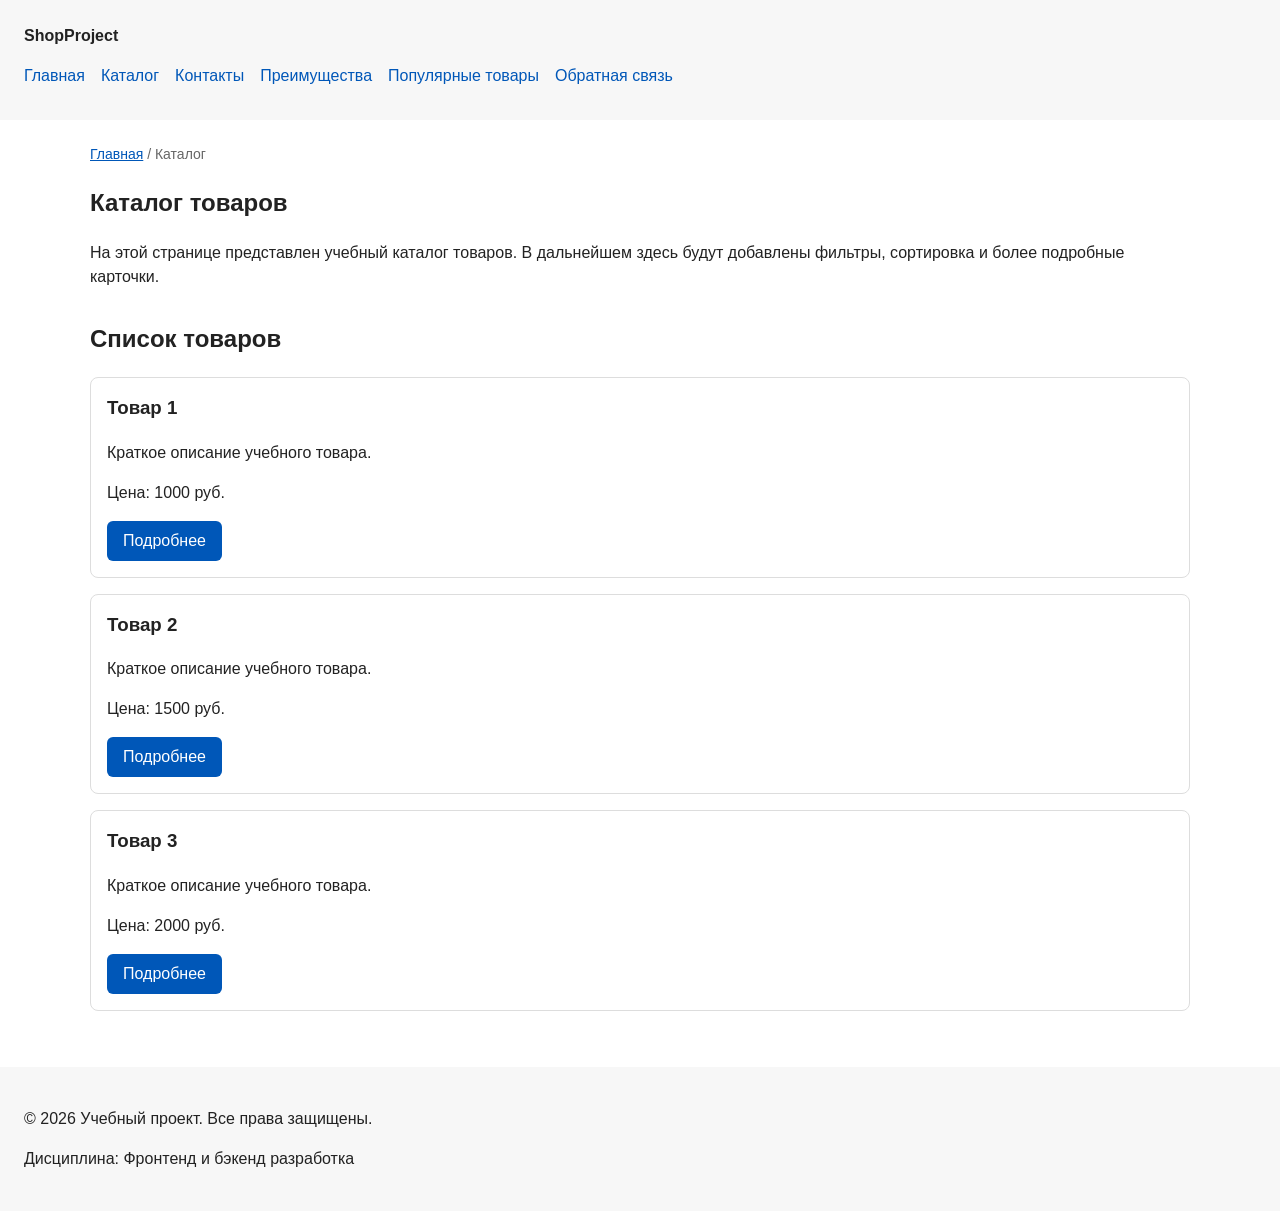
==== catalog.html @ 369e4cee "feat: add multi-page structure navigation and anchors" ====
<!DOCTYPE html>
<html lang="ru">
<head>
  <meta charset="UTF-8">
  <meta name="viewport" content="width=device-width, initial-scale=1.0">
  <meta name="description" content="Каталог товаров учебного интернет-магазина.">
  <meta property="og:type" content="website">
  <meta property="og:title" content="Учебный интернет-магазин">
  <meta property="og:description" content="Учебный frontend-проект интернет-магазина.">
  <meta property="og:image" content="https://username.github.io/kr1-html-css-shop/images/preview.jpg">
  <title>Каталог товаров — Учебный интернет-магазин</title>
  <link rel="stylesheet" href="css/style.css">
</head>
<body>
  <header>
    <div class="site-header">
      <a class="site-logo" href="index.html">ShopProject</a>

      <nav class="site-nav" aria-label="Основная навигация">
        <ul class="site-nav__list">
          <li><a href="index.html">Главная</a></li>
          <li><a href="catalog.html">Каталог</a></li>
          <li><a href="contacts.html">Контакты</a></li>
          <li><a href="index.html#advantages">Преимущества</a></li>
          <li><a href="index.html#popular">Популярные товары</a></li>
          <li><a href="index.html#contacts">Обратная связь</a></li>
        </ul>
      </nav>
    </div>
  </header>

  <main>
    <nav class="breadcrumbs" aria-label="Хлебные крошки">
      <a href="index.html">Главная</a>
      <span>Каталог</span>
    </nav>

    <section class="section">
      <h1>Каталог товаров</h1>
      <p>
        На этой странице представлен учебный каталог товаров.
        В дальнейшем здесь будут добавлены фильтры, сортировка и более
        подробные карточки.
      </p>
    </section>

    <section class="section">
      <h2>Список товаров</h2>

      <article class="product-card">
        <h3>Товар 1</h3>
        <p>Краткое описание учебного товара.</p>
        <p>Цена: 1000 руб.</p>
        <a class="button" href="index.html#popular">Подробнее</a>
      </article>

      <article class="product-card">
        <h3>Товар 2</h3>
        <p>Краткое описание учебного товара.</p>
        <p>Цена: 1500 руб.</p>
        <a class="button" href="index.html#popular">Подробнее</a>
      </article>

      <article class="product-card">
        <h3>Товар 3</h3>
        <p>Краткое описание учебного товара.</p>
        <p>Цена: 2000 руб.</p>
        <a class="button" href="index.html#popular">Подробнее</a>
      </article>
    </section>
  </main>

  <footer>
    <p>&copy; 2026 Учебный проект. Все права защищены.</p>
    <p>Дисциплина: Фронтенд и бэкенд разработка</p>
  </footer>
</body>
</html>
---- css/style.css ----
/* ===============================
   1. Переменные проекта
   =============================== */

:root {
  /* Основные цвета проекта */
  --color-bg: #ffffff;
  --color-text: #222222;
  --color-muted: #666666;
  --color-primary: #0057b8;
  --color-primary-dark: #003f86;
  --color-border: #dddddd;
  --color-surface: #f7f7f7;
  --color-surface-accent: #eef5ff;
  --color-danger: #b00020;
  --color-success: #168a2f;
  --color-success-bg: #eefaf0;
  --color-white: #ffffff;

  /* Отступы */
  --space-xs: 4px;
  --space-sm: 8px;
  --space-md: 16px;
  --space-lg: 24px;
  --space-xl: 32px;

  /* Скругления */
  --radius-sm: 6px;
  --radius-md: 8px;
  --radius-lg: 12px;

  /* Размеры */
  --container-width: 1100px;
}

/* ===============================
   2. Базовые стили
   =============================== */

* {
  box-sizing: border-box;
}

body {
  margin: 0;
  font-family: Arial, sans-serif;
  line-height: 1.5;
  color: var(--color-text);
  background-color: var(--color-bg);
}

header,
main,
footer {
  padding: var(--space-lg);
}

header {
  background-color: var(--color-surface);
  position: sticky;
  top: 0;
}

footer {
  background-color: var(--color-surface);
}

html {
  scroll-behavior: smooth;
}

/* ===============================
   3. Общие элементы интерфейса
   =============================== */

a {
  color: var(--color-primary);
}

a:hover {
  color: var(--color-primary-dark);
}

a:focus-visible {
  outline: 2px solid var(--color-primary);
  outline-offset: 3px;
}

:target {
  outline: 2px dashed var(--color-primary);
  outline-offset: 4px;
}

/*
  Ограничиваем ширину содержимого шапки,
  чтобы оно не растягивалось слишком сильно на широких экранах.
*/
.site-header {
  width: 100%;
  margin: 0 auto;
}

/*
  Оформляем текстовый логотип.
*/
.site-logo {
  font-weight: bold;
  text-decoration: none;
  color: #222222;
}

/*
  Убираем стандартные отступы и маркеры списка навигации.
*/
.site-nav__list {
  width: 800px;
  padding: 0;
  margin: 16px 0 0;
  list-style: none;
  display: flex;
  gap: 16px;
}

/*
  Добавляем расстояние между пунктами меню.
*/
.site-nav__list li {
  margin-bottom: 8px;
}

/*
  Оформляем ссылки меню.
*/
.site-nav__list a {
  color: #0057b8;
  text-decoration: none;
}

/*
  При наведении мыши подчёркиваем ссылку.
  Подробно состояния интерфейса будут рассмотрены в практической работе 1.7.
*/
.site-nav__list a:hover {
  text-decoration: underline;
}

/* ===============================
   4. Компоненты страницы
   =============================== */

.hero {
  max-width: var(--container-width);
  margin: 0 auto var(--space-xl);
  padding: var(--space-xl) var(--space-lg);
  background-color: var(--color-surface-accent);
  border-radius: var(--radius-lg);
}

.section {
  max-width: var(--container-width);
  margin: 0 auto var(--space-xl);
}

.section h2 {
  margin-top: 0;
}

.product-card {
  margin-bottom: var(--space-md);
  padding: var(--space-md);
  border: 1px solid var(--color-border);
  border-radius: var(--radius-md);
  background-color: var(--color-bg);
}

.product-card:hover {
  border-color: var(--color-primary);
}

.product-card h3 {
  margin-top: 0;
}

.button {
  display: inline-block;
  padding: var(--space-sm) var(--space-md);
  color: var(--color-white);
  background-color: var(--color-primary);
  text-decoration: none;
  border: none;
  border-radius: var(--radius-sm);
  cursor: pointer;
}

.button:hover {
  background-color: var(--color-primary-dark);
}

.button:focus-visible {
  outline: 2px solid var(--color-primary);
  outline-offset: 3px;
}

.button:disabled {
  opacity: 0.6;
  cursor: not-allowed;
}

.product-list {
  display: grid;
  grid-template-columns: 32.25% 32.25% 32.25%;
  gap: var(--space-md);
}

.aside-info {
  max-width: var(--container-width);
  margin: 0 auto var(--space-xl);
  padding: var(--space-md);
  border-left: 4px solid var(--color-primary);
  background-color: var(--color-surface);
}

/* ===============================
   5. Форма и модальное окно
   =============================== */

.order-dialog {
  width: min(100% - 32px, 560px);
  padding: var(--space-lg);
  border: none;
  border-radius: var(--radius-lg);
}

.order-dialog::backdrop {
  background-color: rgba(0, 0, 0, 0.5);
}

.form-field {
  margin-bottom: var(--space-md);
}

.form-field label {
  display: block;
  margin-bottom: var(--space-xs);
}

.form-field input,
.form-field select,
.form-field textarea {
  width: 100%;
  padding: 10px 12px;
  border: 1px solid var(--color-border);
  border-radius: var(--radius-sm);
  font: inherit;
}

.form-field input[type="checkbox"] {
  width: auto;
}

.form-field small {
  display: block;
  margin-top: var(--space-xs);
  color: var(--color-muted);
}

.form-field input:hover,
.form-field select:hover,
.form-field textarea:hover {
  border-color: var(--color-primary);
}

.form-field input:focus-visible,
.form-field select:focus-visible,
.form-field textarea:focus-visible,
.form-actions button:focus-visible {
  outline: 2px solid var(--color-primary);
  outline-offset: 3px;
}

[aria-invalid="true"] {
  border-color: var(--color-danger);
}

/*
  Кнопки формы.
*/
.form-actions {
  display: flex;
  gap: 12px;
  margin-top: 20px;
}

.success-message {
  max-width: var(--container-width);
  margin: var(--space-lg) auto;
  padding: var(--space-md);
  border-left: 4px solid var(--color-success);
  background-color: var(--color-success-bg);
}

/*
  Хлебные крошки
*/
.breadcrumbs {
  max-width: var(--container-width);
  margin: 0 auto var(--space-md);
  font-size: 14px;
  color: var(--color-muted);
}

.breadcrumbs a {
  color: var(--color-primary);
}

.breadcrumbs span::before {
  content: " / ";
  color: var(--color-muted);
}
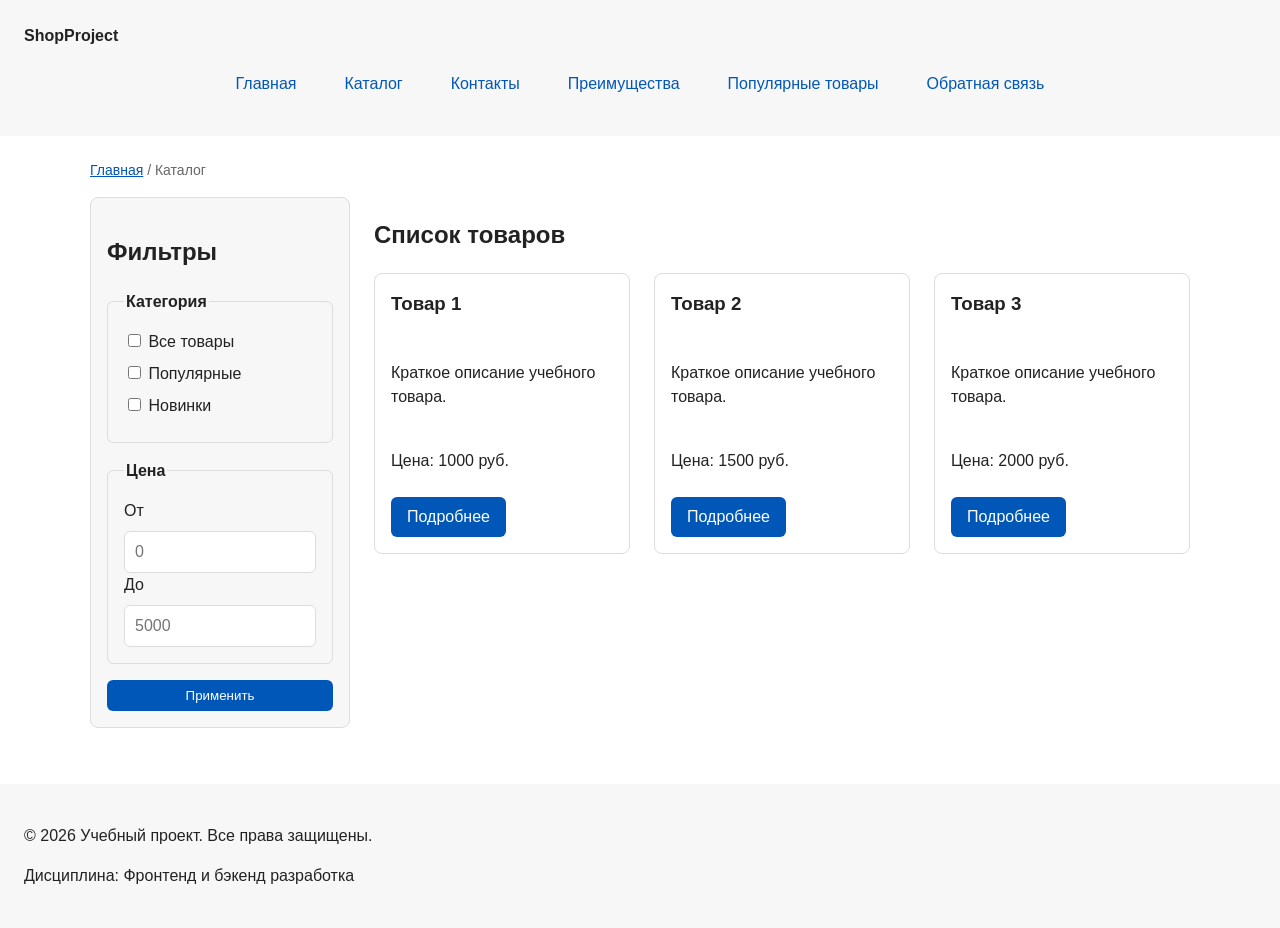
==== commit 6814ec6c: "feat: add flex navigation and grid catalog layout" ====
--- a/catalog.html
+++ b/catalog.html
@@ -35,38 +35,70 @@
       <span>Каталог</span>
     </nav>
 
-    <section class="section">
-      <h1>Каталог товаров</h1>
-      <p>
-        На этой странице представлен учебный каталог товаров.
-        В дальнейшем здесь будут добавлены фильтры, сортировка и более
-        подробные карточки.
-      </p>
-    </section>
+    <section class="catalog-layout">
+      <aside class="catalog-filters">
+        <h2>Фильтры</h2>
 
-    <section class="section">
-      <h2>Список товаров</h2>
+        <form class="filters-form" action="#" method="get">
+          <fieldset>
+            <legend>Категория</legend>
 
-      <article class="product-card">
-        <h3>Товар 1</h3>
-        <p>Краткое описание учебного товара.</p>
-        <p>Цена: 1000 руб.</p>
-        <a class="button" href="index.html#popular">Подробнее</a>
-      </article>
+            <label>
+              <input type="checkbox" name="category" value="all">
+              Все товары
+            </label>
 
-      <article class="product-card">
-        <h3>Товар 2</h3>
-        <p>Краткое описание учебного товара.</p>
-        <p>Цена: 1500 руб.</p>
-        <a class="button" href="index.html#popular">Подробнее</a>
-      </article>
+            <label>
+              <input type="checkbox" name="category" value="popular">
+              Популярные
+            </label>
 
-      <article class="product-card">
-        <h3>Товар 3</h3>
-        <p>Краткое описание учебного товара.</p>
-        <p>Цена: 2000 руб.</p>
-        <a class="button" href="index.html#popular">Подробнее</a>
-      </article>
+            <label>
+              <input type="checkbox" name="category" value="new">
+              Новинки
+            </label>
+          </fieldset>
+
+          <fieldset>
+            <legend>Цена</legend>
+
+            <label for="price-from">От</label>
+            <input id="price-from" name="price-from" type="number" min="0" placeholder="0">
+
+            <label for="price-to">До</label>
+            <input id="price-to" name="price-to" type="number" min="0" placeholder="5000">
+          </fieldset>
+
+          <button class="button" type="submit">Применить</button>
+        </form>
+      </aside>
+
+
+      <section class="catalog-products">
+        <h2>Список товаров</h2>
+        <div class="products-grid">
+          <article class="product-card">
+            <h3>Товар 1</h3>
+            <p>Краткое описание учебного товара.</p>
+            <p>Цена: 1000 руб.</p>
+            <a class="button" href="index.html#popular">Подробнее</a>
+          </article>
+
+          <article class="product-card">
+            <h3>Товар 2</h3>
+            <p>Краткое описание учебного товара.</p>
+            <p>Цена: 1500 руб.</p>
+            <a class="button" href="index.html#popular">Подробнее</a>
+          </article>
+
+          <article class="product-card">
+            <h3>Товар 3</h3>
+            <p>Краткое описание учебного товара.</p>
+            <p>Цена: 2000 руб.</p>
+            <a class="button" href="index.html#popular">Подробнее</a>
+          </article>
+        </div>
+      </section>
     </section>
   </main>
 
--- a/css/style.css
+++ b/css/style.css
@@ -113,12 +113,14 @@
   Убираем стандартные отступы и маркеры списка навигации.
 */
 .site-nav__list {
-  width: 800px;
+  display: flex;
+  flex-wrap: wrap;
+  justify-content: center;
+  align-items: center;
+  gap: var(--space-md);
   padding: 0;
-  margin: 16px 0 0;
+  margin: var(--space-md) 0 0;
   list-style: none;
-  display: flex;
-  gap: 16px;
 }
 
 /*
@@ -132,8 +134,11 @@
   Оформляем ссылки меню.
 */
 .site-nav__list a {
-  color: #0057b8;
+  display: inline-block;
+  padding: var(--space-sm) var(--space-md);
+  color: var(--color-primary);
   text-decoration: none;
+  border-radius: var(--radius-sm);
 }
 
 /*
@@ -141,7 +146,8 @@
   Подробно состояния интерфейса будут рассмотрены в практической работе 1.7.
 */
 .site-nav__list a:hover {
-  text-decoration: underline;
+  color: var(--color-white);
+  background-color: var(--color-primary);
 }
 
 /* ===============================
@@ -165,20 +171,84 @@
   margin-top: 0;
 }
 
+.catalog-layout {
+  max-width: var(--container-width);
+  margin: 0 auto var(--space-xl);
+  display: grid;
+  grid-template-columns: 260px 1fr;
+  grid-template-areas: "filters products";
+  gap: var(--space-lg);
+}
+
+.catalog-filters {
+  grid-area: filters;
+  padding: var(--space-md);
+  border: 1px solid var(--color-border);
+  border-radius: var(--radius-md);
+  background-color: var(--color-surface);
+}
+
+.catalog-products {
+  grid-area: products;
+}
+
+.filters-form {
+  display: grid;
+  gap: var(--space-md);
+}
+
+.filters-form fieldset {
+  margin: 0;
+  padding: var(--space-md);
+  border: 1px solid var(--color-border);
+  border-radius: var(--radius-sm);
+}
+
+.filters-form legend {
+  font-weight: 700;
+}
+
+.filters-form label {
+  display: block;
+  margin-bottom: var(--space-sm);
+}
+
+.filters-form input[type="number"] {
+  width: 100%;
+  padding: 8px 10px;
+  border: 1px solid var(--color-border);
+  border-radius: var(--radius-sm);
+  font: inherit;
+}
+
 .product-card {
-  margin-bottom: var(--space-md);
+  display: flex;
+  flex-direction: column;
+  gap: var(--space-sm);
+  margin-bottom: 0;
   padding: var(--space-md);
   border: 1px solid var(--color-border);
   border-radius: var(--radius-md);
   background-color: var(--color-bg);
 }
 
+.product-card .button {
+  margin-top: auto;
+  align-self: flex-start;
+}
+
 .product-card:hover {
   border-color: var(--color-primary);
 }
 
 .product-card h3 {
   margin-top: 0;
+}
+
+.products-grid {
+  display: grid;
+  grid-template-columns: repeat(3, 1fr);
+  gap: var(--space-lg);
 }
 
 .button {
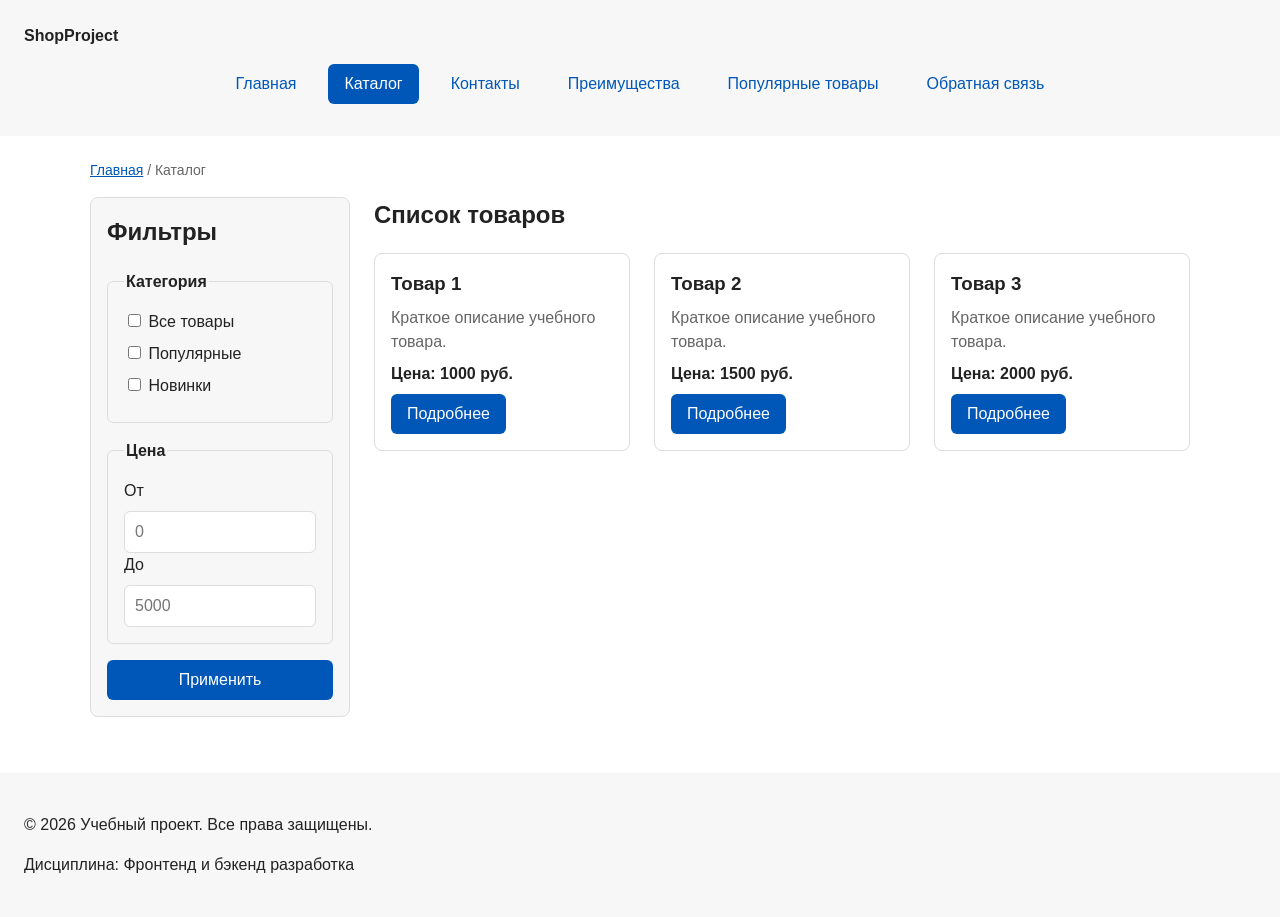
==== commit 80a89cd6: "refactor: apply BEM naming to CSS classes" ====
--- a/catalog.html
+++ b/catalog.html
@@ -12,99 +12,99 @@
   <link rel="stylesheet" href="css/style.css">
 </head>
 <body>
-  <header>
-    <div class="site-header">
-      <a class="site-logo" href="index.html">ShopProject</a>
+  <header class="site-header">
+    <div class="site-header__inner">
+      <a class="site-header__logo" href="index.html">ShopProject</a>
 
       <nav class="site-nav" aria-label="Основная навигация">
         <ul class="site-nav__list">
-          <li><a href="index.html">Главная</a></li>
-          <li><a href="catalog.html">Каталог</a></li>
-          <li><a href="contacts.html">Контакты</a></li>
-          <li><a href="index.html#advantages">Преимущества</a></li>
-          <li><a href="index.html#popular">Популярные товары</a></li>
-          <li><a href="index.html#contacts">Обратная связь</a></li>
+          <li class="site-nav__item"><a class="site-nav__link" href="index.html">Главная</a></li>
+          <li class="site-nav__item"><a class="site-nav__link site-nav__link--active" href="catalog.html" aria-current="page">Каталог</a></li>
+          <li class="site-nav__item"><a class="site-nav__link" href="contacts.html">Контакты</a></li>
+          <li class="site-nav__item"><a class="site-nav__link" href="index.html#advantages">Преимущества</a></li>
+          <li class="site-nav__item"><a class="site-nav__link" href="index.html#popular">Популярные товары</a></li>
+          <li class="site-nav__item"><a class="site-nav__link" href="index.html#contacts">Обратная связь</a></li>
         </ul>
       </nav>
     </div>
   </header>
 
-  <main>
+  <main class="page">
     <nav class="breadcrumbs" aria-label="Хлебные крошки">
-      <a href="index.html">Главная</a>
-      <span>Каталог</span>
+      <a class="breadcrumbs__link" href="index.html">Главная</a>
+      <span class="breadcrumbs__current">Каталог</span>
     </nav>
 
     <section class="catalog-layout">
       <aside class="catalog-filters">
-        <h2>Фильтры</h2>
+        <h2 class="catalog-filters__title">Фильтры</h2>
 
-        <form class="filters-form" action="#" method="get">
-          <fieldset>
-            <legend>Категория</legend>
+        <form class="catalog-filters__form" action="#" method="get">
+          <fieldset class="catalog-filters__group">
+            <legend class="catalog-filters__legend">Категория</legend>
 
-            <label>
-              <input type="checkbox" name="category" value="all">
+            <label class="catalog-filters__label">
+              <input class="catalog-filters__checkbox" type="checkbox" name="category" value="all">
               Все товары
             </label>
 
-            <label>
-              <input type="checkbox" name="category" value="popular">
+            <label class="catalog-filters__label">
+              <input class="catalog-filters__checkbox" type="checkbox" name="category" value="popular">
               Популярные
             </label>
 
-            <label>
-              <input type="checkbox" name="category" value="new">
+            <label class="catalog-filters__label">
+              <input class="catalog-filters__checkbox" type="checkbox" name="category" value="new">
               Новинки
             </label>
           </fieldset>
 
-          <fieldset>
-            <legend>Цена</legend>
+          <fieldset class="catalog-filters__group">
+            <legend class="catalog-filters__legend">Цена</legend>
 
-            <label for="price-from">От</label>
-            <input id="price-from" name="price-from" type="number" min="0" placeholder="0">
+            <label class="catalog-filters__label" for="price-from">От</label>
+            <input class="catalog-filters__input" id="price-from" name="price-from" type="number" min="0" placeholder="0">
 
-            <label for="price-to">До</label>
-            <input id="price-to" name="price-to" type="number" min="0" placeholder="5000">
+            <label class="catalog-filters__label" for="price-to">До</label>
+            <input class="catalog-filters__input" id="price-to" name="price-to" type="number" min="0" placeholder="5000">
           </fieldset>
 
-          <button class="button" type="submit">Применить</button>
+          <button class="button button--primary" type="submit">Применить</button>
         </form>
       </aside>
 
+      <section class="catalog-layout__products">
+        <h2 class="catalog-layout__title">Список товаров</h2>
 
-      <section class="catalog-products">
-        <h2>Список товаров</h2>
         <div class="products-grid">
           <article class="product-card">
-            <h3>Товар 1</h3>
-            <p>Краткое описание учебного товара.</p>
-            <p>Цена: 1000 руб.</p>
-            <a class="button" href="index.html#popular">Подробнее</a>
+            <h3 class="product-card__title">Товар 1</h3>
+            <p class="product-card__description">Краткое описание учебного товара.</p>
+            <p class="product-card__price">Цена: 1000 руб.</p>
+            <a class="button button--primary product-card__button" href="index.html#popular">Подробнее</a>
           </article>
 
           <article class="product-card">
-            <h3>Товар 2</h3>
-            <p>Краткое описание учебного товара.</p>
-            <p>Цена: 1500 руб.</p>
-            <a class="button" href="index.html#popular">Подробнее</a>
+            <h3 class="product-card__title">Товар 2</h3>
+            <p class="product-card__description">Краткое описание учебного товара.</p>
+            <p class="product-card__price">Цена: 1500 руб.</p>
+            <a class="button button--primary product-card__button" href="index.html#popular">Подробнее</a>
           </article>
 
           <article class="product-card">
-            <h3>Товар 3</h3>
-            <p>Краткое описание учебного товара.</p>
-            <p>Цена: 2000 руб.</p>
-            <a class="button" href="index.html#popular">Подробнее</a>
+            <h3 class="product-card__title">Товар 3</h3>
+            <p class="product-card__description">Краткое описание учебного товара.</p>
+            <p class="product-card__price">Цена: 2000 руб.</p>
+            <a class="button button--primary product-card__button" href="index.html#popular">Подробнее</a>
           </article>
         </div>
       </section>
     </section>
   </main>
 
-  <footer>
-    <p>&copy; 2026 Учебный проект. Все права защищены.</p>
-    <p>Дисциплина: Фронтенд и бэкенд разработка</p>
+  <footer class="site-footer">
+    <p class="site-footer__text">&copy; 2026 Учебный проект. Все права защищены.</p>
+    <p class="site-footer__text">Дисциплина: Фронтенд и бэкенд разработка</p>
   </footer>
 </body>
 </html>
--- a/css/style.css
+++ b/css/style.css
@@ -41,6 +41,10 @@
   box-sizing: border-box;
 }
 
+html {
+  scroll-behavior: smooth;
+}
+
 body {
   margin: 0;
   font-family: Arial, sans-serif;
@@ -49,30 +53,6 @@
   background-color: var(--color-bg);
 }
 
-header,
-main,
-footer {
-  padding: var(--space-lg);
-}
-
-header {
-  background-color: var(--color-surface);
-  position: sticky;
-  top: 0;
-}
-
-footer {
-  background-color: var(--color-surface);
-}
-
-html {
-  scroll-behavior: smooth;
-}
-
-/* ===============================
-   3. Общие элементы интерфейса
-   =============================== */
-
 a {
   color: var(--color-primary);
 }
@@ -89,29 +69,53 @@
 :target {
   outline: 2px dashed var(--color-primary);
   outline-offset: 4px;
+}
+
+/* ===============================
+   3. Макет страницы
+   =============================== */
+
+/* Основное содержимое страницы */
+.page {
+  padding: var(--space-lg);
+}
+
+/* Универсальный раздел страницы */
+.section {
+  max-width: var(--container-width);
+  margin: 0 auto var(--space-xl);
+}
+
+.section__title {
+  margin-top: 0;
+}
+
+/* ===============================
+   4. Шапка и навигация
+   =============================== */
+
+.site-header {
+  position: sticky;
+  top: 0;
+  padding: var(--space-lg);
+  background-color: var(--color-surface);
 }
 
 /*
   Ограничиваем ширину содержимого шапки,
   чтобы оно не растягивалось слишком сильно на широких экранах.
 */
-.site-header {
+.site-header__inner {
   width: 100%;
   margin: 0 auto;
 }
 
-/*
-  Оформляем текстовый логотип.
-*/
-.site-logo {
-  font-weight: bold;
+.site-header__logo {
+  font-weight: 700;
+  color: var(--color-text);
   text-decoration: none;
-  color: #222222;
-}
-
-/*
-  Убираем стандартные отступы и маркеры списка навигации.
-*/
+}
+
 .site-nav__list {
   display: flex;
   flex-wrap: wrap;
@@ -123,17 +127,11 @@
   list-style: none;
 }
 
-/*
-  Добавляем расстояние между пунктами меню.
-*/
-.site-nav__list li {
-  margin-bottom: 8px;
-}
-
-/*
-  Оформляем ссылки меню.
-*/
-.site-nav__list a {
+.site-nav__item {
+  margin-bottom: var(--space-sm);
+}
+
+.site-nav__link {
   display: inline-block;
   padding: var(--space-sm) var(--space-md);
   color: var(--color-primary);
@@ -141,17 +139,93 @@
   border-radius: var(--radius-sm);
 }
 
-/*
-  При наведении мыши подчёркиваем ссылку.
-  Подробно состояния интерфейса будут рассмотрены в практической работе 1.7.
-*/
-.site-nav__list a:hover {
+.site-nav__link:hover {
   color: var(--color-white);
   background-color: var(--color-primary);
 }
 
-/* ===============================
-   4. Компоненты страницы
+.site-nav__link:focus-visible {
+  outline: 2px solid var(--color-primary);
+  outline-offset: 3px;
+}
+
+/* Активный пункт меню — текущая страница */
+.site-nav__link--active {
+  color: var(--color-white);
+  background-color: var(--color-primary);
+}
+
+/* ===============================
+   5. Хлебные крошки
+   =============================== */
+
+.breadcrumbs {
+  max-width: var(--container-width);
+  margin: 0 auto var(--space-md);
+  font-size: 14px;
+  color: var(--color-muted);
+}
+
+.breadcrumbs__link {
+  color: var(--color-primary);
+}
+
+.breadcrumbs__current::before {
+  content: " / ";
+  color: var(--color-muted);
+}
+
+/* ===============================
+   6. Кнопки
+   =============================== */
+
+.button {
+  display: inline-block;
+  padding: var(--space-sm) var(--space-md);
+  border: none;
+  border-radius: var(--radius-sm);
+  font: inherit;
+  text-decoration: none;
+  cursor: pointer;
+}
+
+.button:focus-visible {
+  outline: 2px solid var(--color-primary);
+  outline-offset: 3px;
+}
+
+/* Основная кнопка */
+.button--primary {
+  color: var(--color-white);
+  background-color: var(--color-primary);
+}
+
+.button--primary:hover {
+  color: var(--color-white);
+  background-color: var(--color-primary-dark);
+}
+
+/* Второстепенная кнопка */
+.button--secondary {
+  color: var(--color-primary);
+  background-color: transparent;
+  border: 1px solid var(--color-primary);
+}
+
+.button--secondary:hover {
+  color: var(--color-white);
+  background-color: var(--color-primary);
+}
+
+/* Отключённая кнопка */
+.button:disabled,
+.button--disabled {
+  opacity: 0.6;
+  cursor: not-allowed;
+}
+
+/* ===============================
+   7. Главная страница
    =============================== */
 
 .hero {
@@ -162,14 +236,75 @@
   border-radius: var(--radius-lg);
 }
 
-.section {
+.hero__title {
+  margin-top: 0;
+}
+
+.info-box {
   max-width: var(--container-width);
   margin: 0 auto var(--space-xl);
-}
-
-.section h2 {
-  margin-top: 0;
-}
+  padding: var(--space-md);
+  border-left: 4px solid var(--color-primary);
+  background-color: var(--color-surface);
+}
+
+.info-box__title {
+  margin-top: 0;
+}
+
+/* ===============================
+   8. Товары
+   =============================== */
+
+/* Сетка товаров отвечает только за расположение карточек */
+.products-grid {
+  display: grid;
+  grid-template-columns: repeat(3, 1fr);
+  gap: var(--space-lg);
+}
+
+.product-card {
+  display: flex;
+  flex-direction: column;
+  gap: var(--space-sm);
+  padding: var(--space-md);
+  border: 1px solid var(--color-border);
+  border-radius: var(--radius-md);
+  background-color: var(--color-bg);
+}
+
+.product-card:hover {
+  border-color: var(--color-primary);
+}
+
+.product-card__title {
+  margin: 0;
+  color: var(--color-text);
+}
+
+.product-card__description {
+  margin: 0;
+  color: var(--color-muted);
+}
+
+.product-card__price {
+  margin: 0;
+  font-weight: 700;
+}
+
+.product-card--discount .product-card__price {
+  color: var(--color-danger);
+}
+
+/* Кнопка прижимается к нижней части карточки */
+.product-card__button {
+  margin-top: auto;
+  align-self: flex-start;
+}
+
+/* ===============================
+   9. Каталог
+   =============================== */
 
 .catalog-layout {
   max-width: var(--container-width);
@@ -178,6 +313,14 @@
   grid-template-columns: 260px 1fr;
   grid-template-areas: "filters products";
   gap: var(--space-lg);
+}
+
+.catalog-layout__products {
+  grid-area: products;
+}
+
+.catalog-layout__title {
+  margin-top: 0;
 }
 
 .catalog-filters {
@@ -188,110 +331,53 @@
   background-color: var(--color-surface);
 }
 
-.catalog-products {
-  grid-area: products;
-}
-
-.filters-form {
+.catalog-filters__title {
+  margin-top: 0;
+}
+
+.catalog-filters__form {
   display: grid;
   gap: var(--space-md);
 }
 
-.filters-form fieldset {
+.catalog-filters__group {
   margin: 0;
   padding: var(--space-md);
   border: 1px solid var(--color-border);
   border-radius: var(--radius-sm);
 }
 
-.filters-form legend {
+.catalog-filters__legend {
   font-weight: 700;
 }
 
-.filters-form label {
+.catalog-filters__label {
   display: block;
   margin-bottom: var(--space-sm);
 }
 
-.filters-form input[type="number"] {
+.catalog-filters__input {
   width: 100%;
-  padding: 8px 10px;
+  padding: var(--space-sm) 10px;
   border: 1px solid var(--color-border);
   border-radius: var(--radius-sm);
   font: inherit;
 }
 
-.product-card {
-  display: flex;
-  flex-direction: column;
-  gap: var(--space-sm);
-  margin-bottom: 0;
-  padding: var(--space-md);
-  border: 1px solid var(--color-border);
-  border-radius: var(--radius-md);
-  background-color: var(--color-bg);
-}
-
-.product-card .button {
-  margin-top: auto;
-  align-self: flex-start;
-}
-
-.product-card:hover {
-  border-color: var(--color-primary);
-}
-
-.product-card h3 {
-  margin-top: 0;
-}
-
-.products-grid {
-  display: grid;
-  grid-template-columns: repeat(3, 1fr);
-  gap: var(--space-lg);
-}
-
-.button {
-  display: inline-block;
-  padding: var(--space-sm) var(--space-md);
-  color: var(--color-white);
-  background-color: var(--color-primary);
-  text-decoration: none;
-  border: none;
-  border-radius: var(--radius-sm);
-  cursor: pointer;
-}
-
-.button:hover {
-  background-color: var(--color-primary-dark);
-}
-
-.button:focus-visible {
-  outline: 2px solid var(--color-primary);
-  outline-offset: 3px;
-}
-
-.button:disabled {
-  opacity: 0.6;
-  cursor: not-allowed;
-}
-
-.product-list {
-  display: grid;
-  grid-template-columns: 32.25% 32.25% 32.25%;
-  gap: var(--space-md);
-}
-
-.aside-info {
-  max-width: var(--container-width);
-  margin: 0 auto var(--space-xl);
-  padding: var(--space-md);
-  border-left: 4px solid var(--color-primary);
-  background-color: var(--color-surface);
-}
-
-/* ===============================
-   5. Форма и модальное окно
+/* ===============================
+   10. Контакты
+   =============================== */
+
+.contacts-list {
+  padding-left: var(--space-lg);
+}
+
+.contacts-list__item {
+  margin-bottom: var(--space-xs);
+}
+
+/* ===============================
+   11. Модальное окно и форма заявки
    =============================== */
 
 .order-dialog {
@@ -305,18 +391,22 @@
   background-color: rgba(0, 0, 0, 0.5);
 }
 
-.form-field {
+.order-dialog__title {
+  margin-top: 0;
+}
+
+.order-form__field {
   margin-bottom: var(--space-md);
 }
 
-.form-field label {
+.order-form__label {
   display: block;
   margin-bottom: var(--space-xs);
 }
 
-.form-field input,
-.form-field select,
-.form-field textarea {
+.order-form__input,
+.order-form__select,
+.order-form__textarea {
   width: 100%;
   padding: 10px 12px;
   border: 1px solid var(--color-border);
@@ -324,41 +414,52 @@
   font: inherit;
 }
 
-.form-field input[type="checkbox"] {
+.order-form__input:hover,
+.order-form__select:hover,
+.order-form__textarea:hover {
+  border-color: var(--color-primary);
+}
+
+.order-form__input:focus-visible,
+.order-form__select:focus-visible,
+.order-form__textarea:focus-visible,
+.order-form__checkbox:focus-visible {
+  outline: 2px solid var(--color-primary);
+  outline-offset: 3px;
+}
+
+/* Поле с ошибкой: атрибут выставляется из JavaScript */
+.order-form__input[aria-invalid="true"],
+.order-form__select[aria-invalid="true"],
+.order-form__textarea[aria-invalid="true"] {
+  border-color: var(--color-danger);
+}
+
+.order-form__checkbox-label {
+  display: flex;
+  align-items: center;
+  gap: var(--space-sm);
+}
+
+.order-form__checkbox {
   width: auto;
-}
-
-.form-field small {
+  margin: 0;
+}
+
+.order-form__checkbox[aria-invalid="true"] {
+  outline: 2px solid var(--color-danger);
+}
+
+.order-form__hint {
   display: block;
   margin-top: var(--space-xs);
   color: var(--color-muted);
 }
 
-.form-field input:hover,
-.form-field select:hover,
-.form-field textarea:hover {
-  border-color: var(--color-primary);
-}
-
-.form-field input:focus-visible,
-.form-field select:focus-visible,
-.form-field textarea:focus-visible,
-.form-actions button:focus-visible {
-  outline: 2px solid var(--color-primary);
-  outline-offset: 3px;
-}
-
-[aria-invalid="true"] {
-  border-color: var(--color-danger);
-}
-
-/*
-  Кнопки формы.
-*/
-.form-actions {
+.order-form__actions {
   display: flex;
-  gap: 12px;
-  margin-top: 20px;
+  gap: var(--space-md);
+  margin-top: var(--space-lg);
 }
 
 .success-message {
@@ -369,21 +470,11 @@
   background-color: var(--color-success-bg);
 }
 
-/*
-  Хлебные крошки
-*/
-.breadcrumbs {
-  max-width: var(--container-width);
-  margin: 0 auto var(--space-md);
-  font-size: 14px;
-  color: var(--color-muted);
-}
-
-.breadcrumbs a {
-  color: var(--color-primary);
-}
-
-.breadcrumbs span::before {
-  content: " / ";
-  color: var(--color-muted);
-}+/* ===============================
+   12. Подвал
+   =============================== */
+
+.site-footer {
+  padding: var(--space-lg);
+  background-color: var(--color-surface);
+}
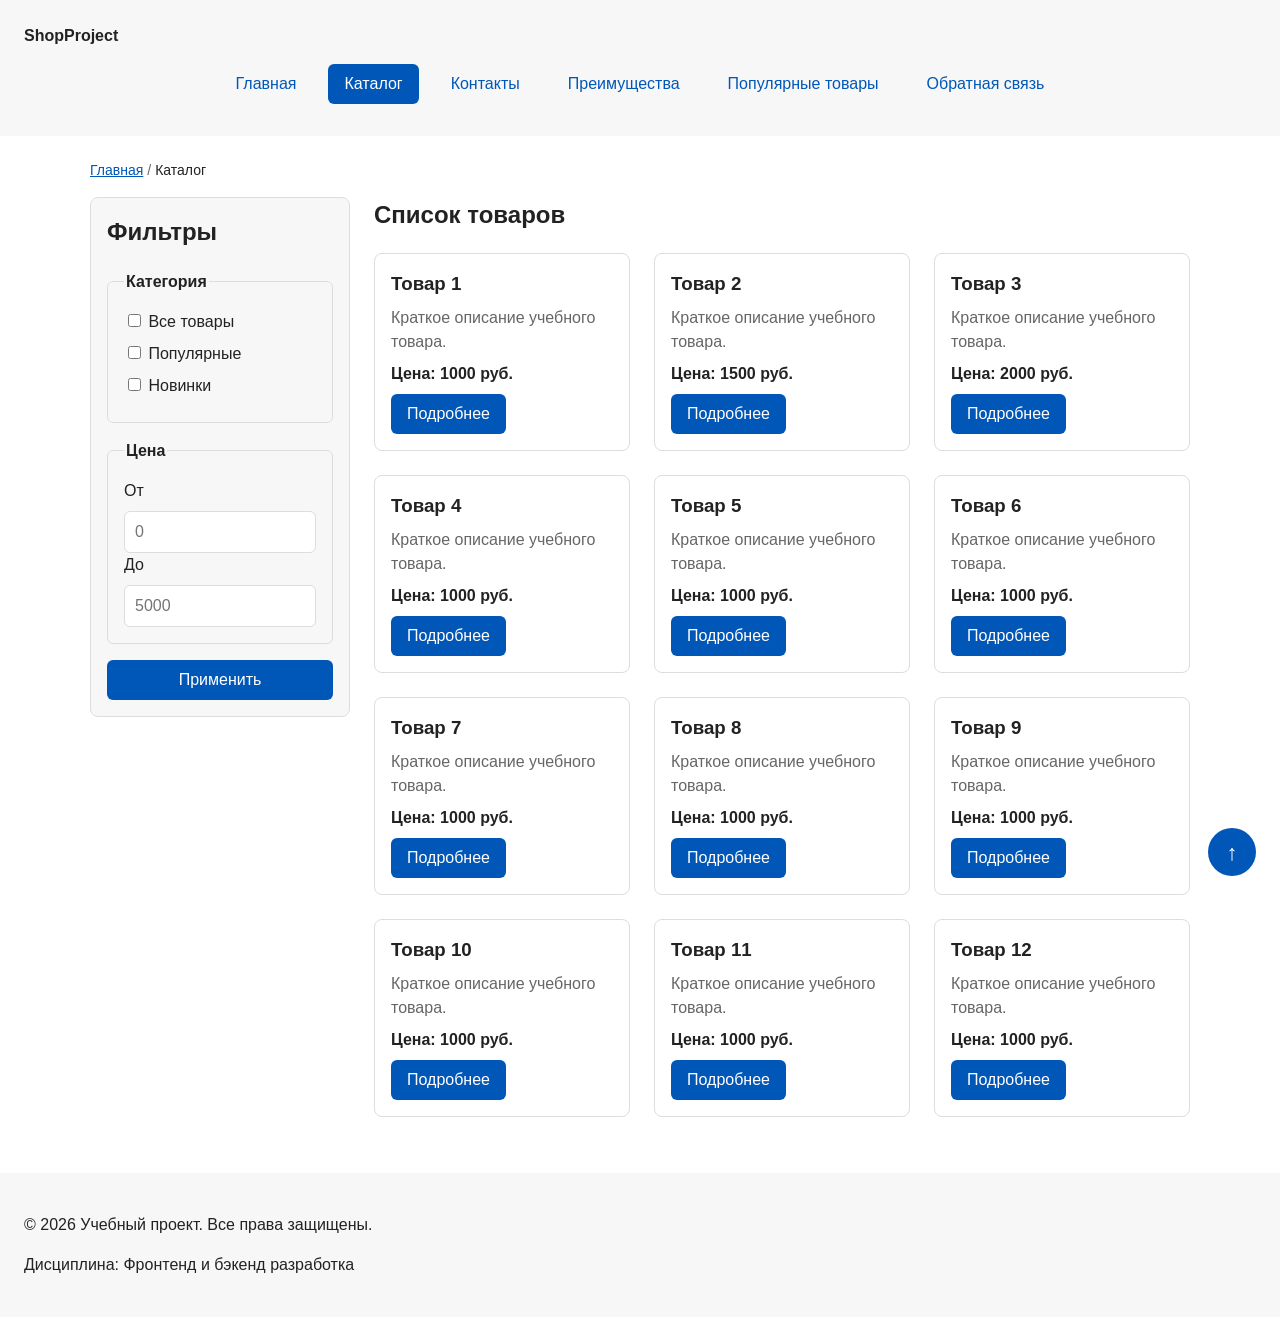
==== commit 29ba389f: "fix: prepare HTML CSS project for submission" ====
--- a/catalog.html
+++ b/catalog.html
@@ -31,8 +31,10 @@
 
   <main class="page">
     <nav class="breadcrumbs" aria-label="Хлебные крошки">
-      <a class="breadcrumbs__link" href="index.html">Главная</a>
-      <span class="breadcrumbs__current">Каталог</span>
+      <ol class="breadcrumbs__list">
+        <li class="breadcrumbs__item"><a class="breadcrumbs__link" href="index.html">Главная</a></li>
+        <li class="breadcrumbs__item"><span class="breadcrumbs__current" aria-current="page">Каталог</span></li>
+      </ol>
     </nav>
 
     <section class="catalog-layout">
@@ -81,21 +83,84 @@
             <h3 class="product-card__title">Товар 1</h3>
             <p class="product-card__description">Краткое описание учебного товара.</p>
             <p class="product-card__price">Цена: 1000 руб.</p>
-            <a class="button button--primary product-card__button" href="index.html#popular">Подробнее</a>
+            <a class="button button--primary product-card__button" href="product.html">Подробнее</a>
           </article>
 
           <article class="product-card">
             <h3 class="product-card__title">Товар 2</h3>
             <p class="product-card__description">Краткое описание учебного товара.</p>
             <p class="product-card__price">Цена: 1500 руб.</p>
-            <a class="button button--primary product-card__button" href="index.html#popular">Подробнее</a>
+            <a class="button button--primary product-card__button" href="product.html">Подробнее</a>
           </article>
 
           <article class="product-card">
             <h3 class="product-card__title">Товар 3</h3>
             <p class="product-card__description">Краткое описание учебного товара.</p>
             <p class="product-card__price">Цена: 2000 руб.</p>
-            <a class="button button--primary product-card__button" href="index.html#popular">Подробнее</a>
+            <a class="button button--primary product-card__button" href="product.html">Подробнее</a>
+          </article>
+
+          <article class="product-card">
+            <h3 class="product-card__title">Товар 4</h3>
+            <p class="product-card__description">Краткое описание учебного товара.</p>
+            <p class="product-card__price">Цена: 1000 руб.</p>
+            <a class="button button--primary product-card__button" href="product.html">Подробнее</a>
+          </article>
+
+          <article class="product-card">
+            <h3 class="product-card__title">Товар 5</h3>
+            <p class="product-card__description">Краткое описание учебного товара.</p>
+            <p class="product-card__price">Цена: 1000 руб.</p>
+            <a class="button button--primary product-card__button" href="product.html">Подробнее</a>
+          </article>
+
+          <article class="product-card">
+            <h3 class="product-card__title">Товар 6</h3>
+            <p class="product-card__description">Краткое описание учебного товара.</p>
+            <p class="product-card__price">Цена: 1000 руб.</p>
+            <a class="button button--primary product-card__button" href="product.html">Подробнее</a>
+          </article>
+
+          <article class="product-card">
+            <h3 class="product-card__title">Товар 7</h3>
+            <p class="product-card__description">Краткое описание учебного товара.</p>
+            <p class="product-card__price">Цена: 1000 руб.</p>
+            <a class="button button--primary product-card__button" href="product.html">Подробнее</a>
+          </article>
+
+          <article class="product-card">
+            <h3 class="product-card__title">Товар 8</h3>
+            <p class="product-card__description">Краткое описание учебного товара.</p>
+            <p class="product-card__price">Цена: 1000 руб.</p>
+            <a class="button button--primary product-card__button" href="product.html">Подробнее</a>
+          </article>
+
+          <article class="product-card">
+            <h3 class="product-card__title">Товар 9</h3>
+            <p class="product-card__description">Краткое описание учебного товара.</p>
+            <p class="product-card__price">Цена: 1000 руб.</p>
+            <a class="button button--primary product-card__button" href="product.html">Подробнее</a>
+          </article>
+
+          <article class="product-card">
+            <h3 class="product-card__title">Товар 10</h3>
+            <p class="product-card__description">Краткое описание учебного товара.</p>
+            <p class="product-card__price">Цена: 1000 руб.</p>
+            <a class="button button--primary product-card__button" href="product.html">Подробнее</a>
+          </article>
+
+          <article class="product-card">
+            <h3 class="product-card__title">Товар 11</h3>
+            <p class="product-card__description">Краткое описание учебного товара.</p>
+            <p class="product-card__price">Цена: 1000 руб.</p>
+            <a class="button button--primary product-card__button" href="product.html">Подробнее</a>
+          </article>
+
+          <article class="product-card">
+            <h3 class="product-card__title">Товар 12</h3>
+            <p class="product-card__description">Краткое описание учебного товара.</p>
+            <p class="product-card__price">Цена: 1000 руб.</p>
+            <a class="button button--primary product-card__button" href="product.html">Подробнее</a>
           </article>
         </div>
       </section>
@@ -106,5 +171,7 @@
     <p class="site-footer__text">&copy; 2026 Учебный проект. Все права защищены.</p>
     <p class="site-footer__text">Дисциплина: Фронтенд и бэкенд разработка</p>
   </footer>
+
+  <a class="scroll-top" href="#top" aria-label="Наверх">↑</a>
 </body>
-</html>+</html>
--- a/css/style.css
+++ b/css/style.css
@@ -31,6 +31,7 @@
 
   /* Размеры */
   --container-width: 1100px;
+  --header-height: 136px; /* высота sticky-шапки, нужна для отступа sticky-фильтра */
 }
 
 /* ===============================
@@ -97,6 +98,7 @@
 .site-header {
   position: sticky;
   top: 0;
+  z-index: 100; /* шапка всегда поверх содержимого страницы */
   padding: var(--space-lg);
   background-color: var(--color-surface);
 }
@@ -160,19 +162,50 @@
    =============================== */
 
 .breadcrumbs {
+  display: flex;
+  align-items: center;
+  gap: var(--space-sm);
   max-width: var(--container-width);
   margin: 0 auto var(--space-md);
   font-size: 14px;
   color: var(--color-muted);
 }
 
+/* Кнопка-стрелка «назад» слева от крошек */
+.breadcrumbs__back {
+  color: var(--color-primary);
+  font-size: 18px;
+  line-height: 1;
+  text-decoration: none;
+}
+
+.breadcrumbs__back:focus-visible {
+  outline: 2px solid var(--color-primary);
+  outline-offset: 3px;
+}
+
+.breadcrumbs__list {
+  display: flex;
+  flex-wrap: wrap;
+  align-items: center;
+  margin: 0;
+  padding: 0;
+  list-style: none;
+}
+
+/* Разделитель ставится перед каждым пунктом, кроме первого */
+.breadcrumbs__item + .breadcrumbs__item::before {
+  content: "/";
+  margin: 0 var(--space-xs);
+  color: var(--color-muted);
+}
+
 .breadcrumbs__link {
   color: var(--color-primary);
 }
 
-.breadcrumbs__current::before {
-  content: " / ";
-  color: var(--color-muted);
+.breadcrumbs__current {
+  color: var(--color-text);
 }
 
 /* ===============================
@@ -224,6 +257,36 @@
   cursor: not-allowed;
 }
 
+.scroll-top {
+  position: fixed;
+  right: var(--space-lg);
+  bottom: var(--space-lg);
+  z-index: 200;
+  display: flex;
+  justify-content: center;
+  align-items: center;
+  width: 48px;
+  height: 48px;
+  color: var(--color-white);
+  background-color: var(--color-primary);
+  border-radius: 50%;
+  box-shadow: var(--shadow-md);
+  font-size: 22px;
+  text-decoration: none;
+  transition: background-color var(--transition), transform var(--transition);
+}
+
+.scroll-top:hover {
+  color: var(--color-white);
+  background-color: var(--color-primary-dark);
+  transform: translateY(-3px);
+}
+
+.scroll-top:focus-visible {
+  outline: 2px solid var(--color-primary);
+  outline-offset: 3px;
+}
+
 /* ===============================
    7. Главная страница
    =============================== */
@@ -325,6 +388,11 @@
 
 .catalog-filters {
   grid-area: filters;
+  position: sticky;
+  top: calc(var(--header-height) + var(--space-md));
+  align-self: start;
+  max-height: calc(100vh - var(--header-height) - var(--space-xl));
+  overflow-y: auto;
   padding: var(--space-md);
   border: 1px solid var(--color-border);
   border-radius: var(--radius-md);
@@ -478,3 +546,79 @@
   padding: var(--space-lg);
   background-color: var(--color-surface);
 }
+
+/* ===============================
+   13. Карточка товара
+   =============================== */
+
+.product-details {
+  display: grid;
+  grid-template-columns: 1fr 1fr;
+  gap: var(--space-xl);
+  max-width: var(--container-width);
+  margin: 0 auto var(--space-xl);
+}
+
+.product-details__image {
+  display: block;
+  width: 100%;
+  height: auto;
+  border-radius: var(--radius-lg);
+}
+
+.product-details__thumbs {
+  display: flex;
+  gap: var(--space-sm);
+  margin: var(--space-sm) 0 0;
+  padding: 0;
+  list-style: none;
+}
+
+.product-details__thumb {
+  border: 2px solid transparent;
+  border-radius: var(--radius-sm);
+  cursor: pointer;
+}
+
+.product-details__thumb:hover { border-color: var(--color-primary); }
+
+.product-details__category { margin: 0; color: var(--color-muted); }
+.product-details__title { margin: var(--space-sm) 0; }
+
+.product-details__price {
+  font-size: 28px;
+  font-weight: 700;
+}
+
+.product-details__old-price {
+  margin-left: var(--space-sm);
+  font-size: 18px;
+  color: var(--color-muted);
+}
+
+.product-details__stock--available { color: var(--color-success); }
+.product-details__stock--out { color: var(--color-danger); }
+
+.product-details__actions {
+  display: flex;
+  gap: var(--space-md);
+}
+
+/* Таблица */
+.product-table {
+  width: 100%;
+  border-collapse: collapse;
+}
+
+.product-table__caption {
+  margin-bottom: var(--space-sm);
+  font-weight: 700;
+  text-align: left;
+}
+
+.product-table__head,
+.product-table__cell {
+  padding: var(--space-sm) var(--space-md);
+  border: 1px solid var(--color-border);
+  text-align: left;
+}
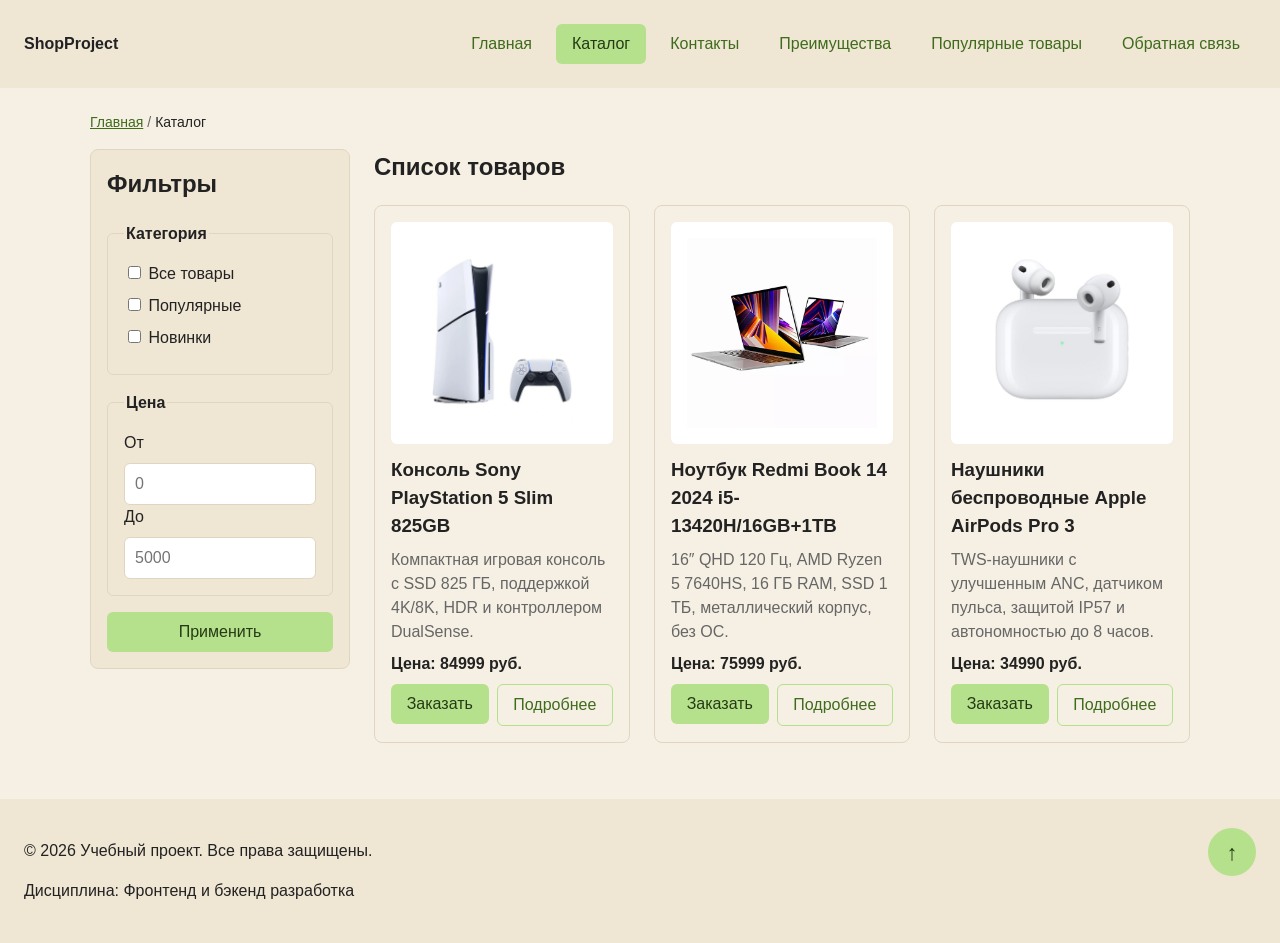
==== commit e9c12b82: "feat: added faq, original visual concept, improved form accessibility, careful handling of images" ====
--- a/catalog.html
+++ b/catalog.html
@@ -10,6 +10,7 @@
   <meta property="og:image" content="https://username.github.io/kr1-html-css-shop/images/preview.jpg">
   <title>Каталог товаров — Учебный интернет-магазин</title>
   <link rel="stylesheet" href="css/style.css">
+  <script src="js/main.js" defer></script>
 </head>
 <body>
   <header class="site-header">
@@ -80,88 +81,41 @@
 
         <div class="products-grid">
           <article class="product-card">
-            <h3 class="product-card__title">Товар 1</h3>
-            <p class="product-card__description">Краткое описание учебного товара.</p>
-            <p class="product-card__price">Цена: 1000 руб.</p>
-            <a class="button button--primary product-card__button" href="product.html">Подробнее</a>
+            <img class="product-card__image" src="images/product-1.webp" alt="Консоль Sony PlayStation 5 Slim 825GB" width="600" height="800" loading="lazy">
+            <h3 class="product-card__title">Консоль Sony PlayStation 5 Slim 825GB</h3>
+            <p class="product-card__description">Компактная игровая консоль с SSD 825 ГБ, поддержкой 4K/8K, HDR и контроллером DualSense.</p>
+            <p class="product-card__price">Цена: 84999 руб.</p>
+
+            <div class="product-card__actions">
+              <button class="button button--primary product-card__button" type="button" data-product="Консоль Sony PlayStation 5 Slim 825GB">Заказать</button>
+              <a class="button button--secondary" href="product.html?id=ps5">Подробнее</a>
+            </div>
           </article>
 
           <article class="product-card">
-            <h3 class="product-card__title">Товар 2</h3>
-            <p class="product-card__description">Краткое описание учебного товара.</p>
-            <p class="product-card__price">Цена: 1500 руб.</p>
-            <a class="button button--primary product-card__button" href="product.html">Подробнее</a>
+            <img class="product-card__image" src="images/product-2.webp" alt="Ноутбук Redmi Book 14 2024 i5-13420H/16GB+1TB" width="620" height="620" loading="lazy">
+            <h3 class="product-card__title">Ноутбук Redmi Book 14 2024 i5-13420H/16GB+1TB</h3>
+            <p class="product-card__description">16″ QHD 120 Гц, AMD Ryzen 5 7640HS, 16 ГБ RAM, SSD 1 ТБ, металлический корпус, без ОС.</p>
+            <p class="product-card__price">Цена: 75999 руб.</p>
+
+            <div class="product-card__actions">
+              <button class="button button--primary product-card__button" type="button" data-product="Ноутбук Redmi Book 14 2024 i5-13420H/16GB+1TB">Заказать</button>
+              <a class="button button--secondary" href="product.html?id=laptop">Подробнее</a>
+            </div>
           </article>
 
           <article class="product-card">
-            <h3 class="product-card__title">Товар 3</h3>
-            <p class="product-card__description">Краткое описание учебного товара.</p>
-            <p class="product-card__price">Цена: 2000 руб.</p>
-            <a class="button button--primary product-card__button" href="product.html">Подробнее</a>
+            <img class="product-card__image" src="images/product-3.jpg" alt="Наушники беспроводные Apple AirPods Pro 3" width="870" height="870" loading="lazy">
+            <h3 class="product-card__title">Наушники беспроводные Apple AirPods Pro 3</h3>
+            <p class="product-card__description">TWS-наушники с улучшенным ANC, датчиком пульса, защитой IP57 и автономностью до 8 часов.</p>
+            <p class="product-card__price">Цена: 34990 руб.</p>
+
+            <div class="product-card__actions">
+              <button class="button button--primary product-card__button" type="button" data-product="Наушники беспроводные Apple AirPods Pro 3">Заказать</button>
+              <a class="button button--secondary" href="product.html?id=airpods">Подробнее</a>
+            </div>
           </article>
 
-          <article class="product-card">
-            <h3 class="product-card__title">Товар 4</h3>
-            <p class="product-card__description">Краткое описание учебного товара.</p>
-            <p class="product-card__price">Цена: 1000 руб.</p>
-            <a class="button button--primary product-card__button" href="product.html">Подробнее</a>
-          </article>
-
-          <article class="product-card">
-            <h3 class="product-card__title">Товар 5</h3>
-            <p class="product-card__description">Краткое описание учебного товара.</p>
-            <p class="product-card__price">Цена: 1000 руб.</p>
-            <a class="button button--primary product-card__button" href="product.html">Подробнее</a>
-          </article>
-
-          <article class="product-card">
-            <h3 class="product-card__title">Товар 6</h3>
-            <p class="product-card__description">Краткое описание учебного товара.</p>
-            <p class="product-card__price">Цена: 1000 руб.</p>
-            <a class="button button--primary product-card__button" href="product.html">Подробнее</a>
-          </article>
-
-          <article class="product-card">
-            <h3 class="product-card__title">Товар 7</h3>
-            <p class="product-card__description">Краткое описание учебного товара.</p>
-            <p class="product-card__price">Цена: 1000 руб.</p>
-            <a class="button button--primary product-card__button" href="product.html">Подробнее</a>
-          </article>
-
-          <article class="product-card">
-            <h3 class="product-card__title">Товар 8</h3>
-            <p class="product-card__description">Краткое описание учебного товара.</p>
-            <p class="product-card__price">Цена: 1000 руб.</p>
-            <a class="button button--primary product-card__button" href="product.html">Подробнее</a>
-          </article>
-
-          <article class="product-card">
-            <h3 class="product-card__title">Товар 9</h3>
-            <p class="product-card__description">Краткое описание учебного товара.</p>
-            <p class="product-card__price">Цена: 1000 руб.</p>
-            <a class="button button--primary product-card__button" href="product.html">Подробнее</a>
-          </article>
-
-          <article class="product-card">
-            <h3 class="product-card__title">Товар 10</h3>
-            <p class="product-card__description">Краткое описание учебного товара.</p>
-            <p class="product-card__price">Цена: 1000 руб.</p>
-            <a class="button button--primary product-card__button" href="product.html">Подробнее</a>
-          </article>
-
-          <article class="product-card">
-            <h3 class="product-card__title">Товар 11</h3>
-            <p class="product-card__description">Краткое описание учебного товара.</p>
-            <p class="product-card__price">Цена: 1000 руб.</p>
-            <a class="button button--primary product-card__button" href="product.html">Подробнее</a>
-          </article>
-
-          <article class="product-card">
-            <h3 class="product-card__title">Товар 12</h3>
-            <p class="product-card__description">Краткое описание учебного товара.</p>
-            <p class="product-card__price">Цена: 1000 руб.</p>
-            <a class="button button--primary product-card__button" href="product.html">Подробнее</a>
-          </article>
         </div>
       </section>
     </section>
@@ -172,6 +126,109 @@
     <p class="site-footer__text">Дисциплина: Фронтенд и бэкенд разработка</p>
   </footer>
 
+  <dialog class="order-dialog" id="order-dialog" aria-labelledby="order-dialog-title">
+    <h2 class="order-dialog__title" id="order-dialog-title">Оформление заявки</h2>
+
+    <form class="order-form" id="order-form" action="#" method="post" novalidate>
+      <input id="selected-product" name="selected-product" type="hidden">
+
+      <div class="order-form__field">
+        <label class="order-form__label" for="order-name">Имя</label>
+        <input
+          class="order-form__input"
+          id="order-name"
+          name="name"
+          type="text"
+          placeholder="Введите ваше имя"
+          minlength="2"
+          autocomplete="given-name"
+          required
+        >
+      </div>
+
+      <div class="order-form__field">
+        <label class="order-form__label" for="order-email">E-mail</label>
+        <input
+          class="order-form__input"
+          id="order-email"
+          name="email"
+          type="email"
+          placeholder="example@mail.ru"
+          autocomplete="email"
+          required
+        >
+      </div>
+
+      <div class="order-form__field">
+        <label class="order-form__label" for="order-phone">Телефон</label>
+        <input
+          class="order-form__input"
+          id="order-phone"
+          name="phone"
+          type="tel"
+          inputmode="tel"
+          placeholder="+7 (900) 000-00-00"
+          pattern="^\+7 \(\d{3}\) \d{3}-\d{2}-\d{2}$"
+          required
+        >
+        <small class="order-form__hint">Формат: +7 (900) 000-00-00</small>
+      </div>
+
+      <div class="order-form__field">
+        <label class="order-form__label" for="order-date">Дата связи</label>
+        <input
+          class="order-form__input"
+          id="order-date"
+          name="date"
+          type="date"
+        >
+      </div>
+
+      <div class="order-form__field">
+        <label class="order-form__label" for="order-topic">Тема заявки</label>
+        <select class="order-form__select" id="order-topic" name="topic" required>
+          <option value="">Выберите тему</option>
+          <option value="product">Заказ товара</option>
+          <option value="consultation">Консультация</option>
+          <option value="delivery">Доставка</option>
+        </select>
+      </div>
+
+      <div class="order-form__field">
+        <label class="order-form__label" for="order-comment">Комментарий</label>
+        <textarea
+          class="order-form__textarea"
+          id="order-comment"
+          name="comment"
+          rows="4"
+          placeholder="Укажите дополнительную информацию"
+        ></textarea>
+      </div>
+
+      <div class="order-form__field order-form__field--checkbox">
+        <label class="order-form__checkbox-label">
+          <input
+            class="order-form__checkbox"
+            id="order-agreement"
+            name="agreement"
+            type="checkbox"
+            required
+          >
+          Я согласен на обработку данных
+        </label>
+      </div>
+
+      <div class="order-form__actions">
+        <button class="button button--secondary" type="button" id="close-order-dialog">Закрыть</button>
+        <button class="button button--primary" type="submit">Отправить заявку</button>
+      </div>
+    </form>
+  </dialog>
+
+  <p class="success-message" id="success-message" hidden>
+    Форма успешно отправлена!
+  </p>
+
   <a class="scroll-top" href="#top" aria-label="Наверх">↑</a>
 </body>
 </html>
--- a/css/style.css
+++ b/css/style.css
@@ -4,14 +4,16 @@
 
 :root {
   /* Основные цвета проекта */
-  --color-bg: #ffffff;
+  --color-bg: #f6f0e4;
   --color-text: #222222;
   --color-muted: #666666;
-  --color-primary: #0057b8;
-  --color-primary-dark: #003f86;
-  --color-border: #dddddd;
-  --color-surface: #f7f7f7;
-  --color-surface-accent: #eef5ff;
+  --color-primary: #b5e08c;
+  --color-primary-dark: #98cc68;
+  --color-primary-text: #3f6b1c;
+  --color-on-primary: #263a14;
+  --color-border: #e0d5c1;
+  --color-surface: #efe6d4;
+  --color-surface-accent: #e9f4dc;
   --color-danger: #b00020;
   --color-success: #168a2f;
   --color-success-bg: #eefaf0;
@@ -31,7 +33,7 @@
 
   /* Размеры */
   --container-width: 1100px;
-  --header-height: 136px; /* высота sticky-шапки, нужна для отступа sticky-фильтра */
+  --header-height: 88px;
 }
 
 /* ===============================
@@ -55,11 +57,11 @@
 }
 
 a {
-  color: var(--color-primary);
+  color: var(--color-primary-text);
 }
 
 a:hover {
-  color: var(--color-primary-dark);
+  color: var(--color-on-primary);
 }
 
 a:focus-visible {
@@ -108,6 +110,11 @@
   чтобы оно не растягивалось слишком сильно на широких экранах.
 */
 .site-header__inner {
+  display: flex;
+  flex-wrap: wrap; /* на узких экранах меню переносится под название */
+  justify-content: space-between;
+  align-items: center;
+  gap: var(--space-md);
   width: 100%;
   margin: 0 auto;
 }
@@ -123,26 +130,22 @@
   flex-wrap: wrap;
   justify-content: center;
   align-items: center;
-  gap: var(--space-md);
+  gap: var(--space-sm);
   padding: 0;
-  margin: var(--space-md) 0 0;
+  margin: 0;
   list-style: none;
-}
-
-.site-nav__item {
-  margin-bottom: var(--space-sm);
 }
 
 .site-nav__link {
   display: inline-block;
   padding: var(--space-sm) var(--space-md);
-  color: var(--color-primary);
+  color: var(--color-primary-text);
   text-decoration: none;
   border-radius: var(--radius-sm);
 }
 
 .site-nav__link:hover {
-  color: var(--color-white);
+  color: var(--color-on-primary);
   background-color: var(--color-primary);
 }
 
@@ -153,7 +156,7 @@
 
 /* Активный пункт меню — текущая страница */
 .site-nav__link--active {
-  color: var(--color-white);
+  color: var(--color-on-primary);
   background-color: var(--color-primary);
 }
 
@@ -173,7 +176,7 @@
 
 /* Кнопка-стрелка «назад» слева от крошек */
 .breadcrumbs__back {
-  color: var(--color-primary);
+  color: var(--color-primary-text);
   font-size: 18px;
   line-height: 1;
   text-decoration: none;
@@ -201,7 +204,7 @@
 }
 
 .breadcrumbs__link {
-  color: var(--color-primary);
+  color: var(--color-primary-text);
 }
 
 .breadcrumbs__current {
@@ -229,24 +232,24 @@
 
 /* Основная кнопка */
 .button--primary {
-  color: var(--color-white);
+  color: var(--color-on-primary);
   background-color: var(--color-primary);
 }
 
 .button--primary:hover {
-  color: var(--color-white);
+  color: var(--color-on-primary);
   background-color: var(--color-primary-dark);
 }
 
 /* Второстепенная кнопка */
 .button--secondary {
-  color: var(--color-primary);
+  color: var(--color-primary-text);
   background-color: transparent;
   border: 1px solid var(--color-primary);
 }
 
 .button--secondary:hover {
-  color: var(--color-white);
+  color: var(--color-on-primary);
   background-color: var(--color-primary);
 }
 
@@ -267,7 +270,7 @@
   align-items: center;
   width: 48px;
   height: 48px;
-  color: var(--color-white);
+  color: var(--color-on-primary);
   background-color: var(--color-primary);
   border-radius: 50%;
   box-shadow: var(--shadow-md);
@@ -277,7 +280,7 @@
 }
 
 .scroll-top:hover {
-  color: var(--color-white);
+  color: var(--color-on-primary);
   background-color: var(--color-primary-dark);
   transform: translateY(-3px);
 }
@@ -307,12 +310,68 @@
   max-width: var(--container-width);
   margin: 0 auto var(--space-xl);
   padding: var(--space-md);
+  padding-bottom: 1px;
   border-left: 4px solid var(--color-primary);
   background-color: var(--color-surface);
 }
 
 .info-box__title {
   margin-top: 0;
+}
+
+.review-card {
+  display: flex;
+  flex-direction: column;
+  gap: var(--space-sm);
+  padding: var(--space-md);
+  border: 1px solid var(--color-border);
+  border-radius: var(--radius-md);
+  background-color: var(--color-bg);
+  margin: 0 auto var(--space-xl);
+}
+
+.review-card__user {
+  margin: 0;
+  color: var(--color-text);
+}
+
+.review-card__text {
+  margin: 0;
+  color: var(--color-text);
+}
+
+/* Блок частых вопросов: раскрывающиеся пункты на <details> */
+.faq__item {
+  margin-bottom: var(--space-sm);
+  border: 1px solid var(--color-border);
+  border-radius: var(--radius-md);
+  background-color: var(--color-surface);
+}
+
+.faq__question {
+  padding: var(--space-md);
+  font-weight: 700;
+  cursor: pointer;
+}
+
+.faq__question:hover {
+  color: var(--color-primary-text);
+}
+
+.faq__question:focus-visible {
+  outline: 2px solid var(--color-primary);
+  outline-offset: 2px;
+  border-radius: var(--radius-md);
+}
+
+.faq__item[open] .faq__question {
+  border-bottom: 1px solid var(--color-border);
+}
+
+.faq__answer {
+  margin: 0;
+  padding: var(--space-md);
+  color: var(--color-text);
 }
 
 /* ===============================
@@ -340,6 +399,19 @@
   border-color: var(--color-primary);
 }
 
+/* Фото товара: белая подложка, чтобы снимки на белом фоне не выглядели «вырезанными» */
+.product-card__image {
+  display: block;
+  width: 100%;
+  height: auto;
+  aspect-ratio: 1 / 1;
+  object-fit: contain; /* фото любых пропорций вписывается целиком */
+  padding: var(--space-md);
+  margin-bottom: var(--space-xs);
+  border-radius: var(--radius-sm);
+  background-color: var(--color-white);
+}
+
 .product-card__title {
   margin: 0;
   color: var(--color-text);
@@ -363,6 +435,22 @@
 .product-card__button {
   margin-top: auto;
   align-self: flex-start;
+}
+
+/* Кнопки «Заказать» и «Подробнее» в карточке каталога */
+.product-card__actions {
+  display: flex;
+  flex-wrap: wrap;
+  gap: var(--space-sm);
+  margin-top: auto;
+}
+
+/* Две кнопки делят строку поровну; в узкой карточке переносятся друг под друга */
+.product-card__actions .button {
+  flex: 1 1 auto;
+  margin-top: 0;
+  padding-inline: var(--space-sm);
+  text-align: center;
 }
 
 /* ===============================
@@ -557,13 +645,44 @@
   gap: var(--space-xl);
   max-width: var(--container-width);
   margin: 0 auto var(--space-xl);
+  align-items: start; /* колонки не растягиваются по высоте друг друга */
+}
+
+/*
+  Белая «витрина» под фото: товарные снимки сняты на белом фоне,
+  поэтому рамка делает их частью страницы, а не белым пятном на бежевом.
+*/
+.product-details__gallery {
+  padding: var(--space-lg);
+  border: 1px solid var(--color-border);
+  border-radius: var(--radius-lg);
+  background-color: var(--color-white);
+  box-shadow: 0 2px 8px rgba(60, 45, 20, 0.08);
 }
 
 .product-details__image {
   display: block;
   width: 100%;
   height: auto;
-  border-radius: var(--radius-lg);
+  max-height: 420px;
+  aspect-ratio: 1 / 1;
+  object-fit: contain; /* фото любых пропорций вписывается целиком, без обрезки */
+}
+
+/* На узких экранах фото и описание идут друг под другом */
+@media (max-width: 768px) {
+  .product-details {
+    grid-template-columns: 1fr;
+    gap: var(--space-lg);
+  }
+
+  .product-details__gallery {
+    padding: var(--space-md);
+  }
+
+  .product-details__image {
+    max-height: 320px;
+  }
 }
 
 .product-details__thumbs {
